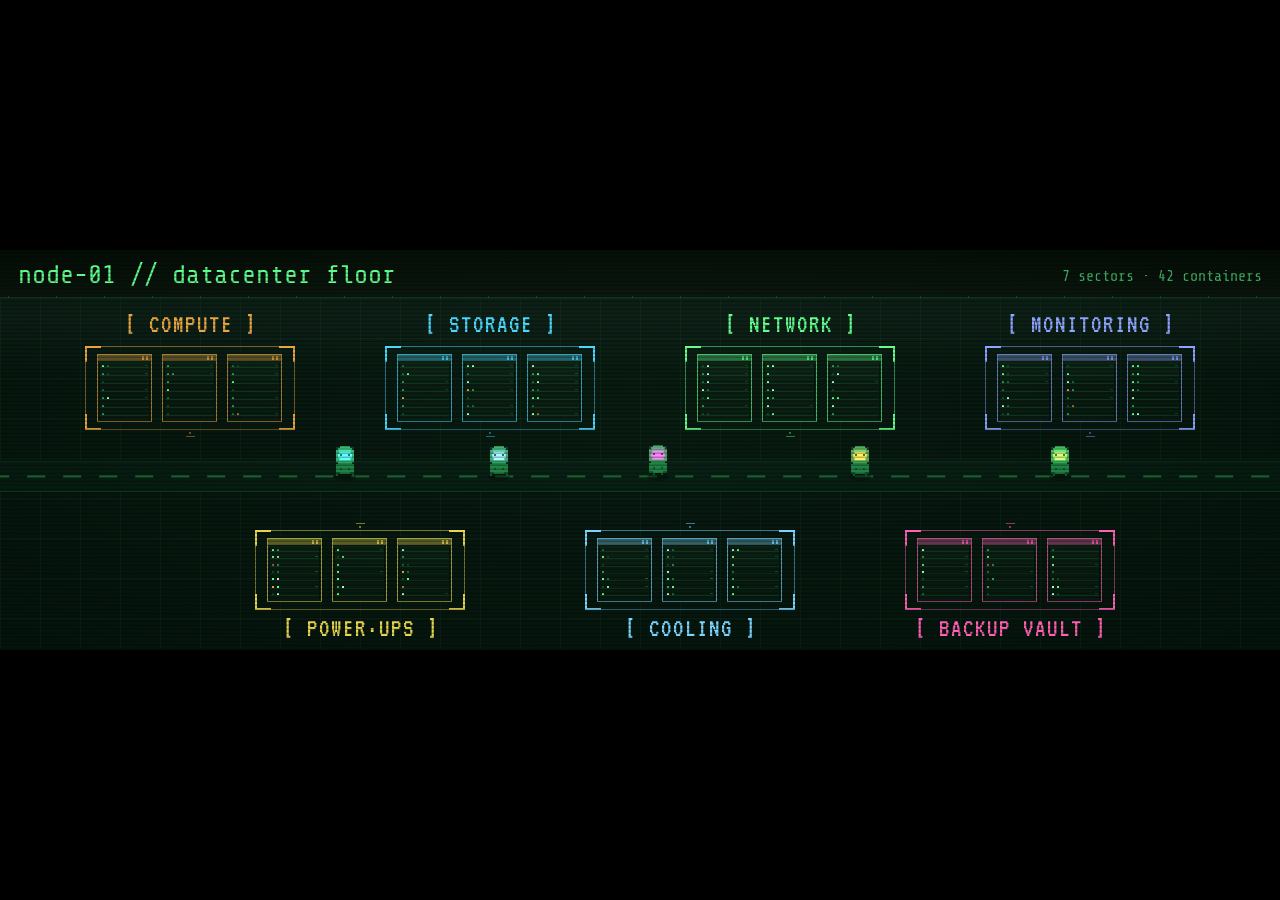
==== views/datacenter.html @ ed516c58 "Initial commit: pixel-spark homelab notifier" ====
<!DOCTYPE html>
<html lang="en">
<head>
<meta charset="UTF-8" />
<meta name="viewport" content="width=device-width, initial-scale=1.0" />
<title>node-01 // datacenter floor</title>
<link rel="preconnect" href="https://fonts.googleapis.com" />
<link rel="preconnect" href="https://fonts.gstatic.com" crossorigin />
<link href="https://fonts.googleapis.com/css2?family=Share+Tech+Mono&family=VT323&display=swap" rel="stylesheet" />
<style>
  * { margin: 0; padding: 0; box-sizing: border-box; }
  html, body {
    width: 100%; height: 100%;
    background: #000;
    overflow: hidden;
    cursor: none;
    display: flex;
    align-items: center;
    justify-content: center;
    font-family: "Share Tech Mono", "VT323", monospace;
  }
  /* Fixed 1280x400 logical stage, scaled by JS to fill viewport, letterboxed on black. */
  #stage {
    position: relative;
    flex-shrink: 0;            /* never shrink below 1280×400 in a narrow viewport */
    width: 1280px;
    height: 400px;
    transform-origin: center center;
    background: #020803;
    overflow: hidden;
  }
  /* High-DPI scene canvas (logical 1280×400). NO image-rendering:pixelated here —
     text must stay smooth; the pixel-art feel comes from hard-edged filled rects. */
  #scene {
    position: absolute;
    inset: 0;
    width: 1280px;
    height: 400px;
    display: block;
  }
  /* CRT overlay layer sits ON TOP of the canvas (crisp scanlines + vignette). */
  #crt {
    position: absolute;
    inset: 0;
    pointer-events: none;
    background-image: repeating-linear-gradient(
      to bottom,
      rgba(0, 0, 0, 0) 0px,
      rgba(0, 0, 0, 0) 2px,
      rgba(0, 0, 0, 0.26) 3px,
      rgba(0, 0, 0, 0.26) 4px
    );
    mix-blend-mode: multiply;
  }
  /* vignette + subtle screen-curvature darkening at the corners */
  #vignette {
    position: absolute;
    inset: 0;
    pointer-events: none;
    background:
      radial-gradient(120% 130% at 50% 50%,
        rgba(0, 0, 0, 0) 58%,
        rgba(0, 0, 0, 0.35) 82%,
        rgba(0, 0, 0, 0.72) 100%);
  }
  /* faint phosphor wash so the whole tube has a green cast */
  #tint {
    position: absolute;
    inset: 0;
    pointer-events: none;
    background: radial-gradient(140% 150% at 50% 42%,
      rgba(93, 255, 139, 0.05) 0%,
      rgba(93, 255, 139, 0.015) 45%,
      rgba(0, 0, 0, 0) 75%);
    mix-blend-mode: screen;
  }
  /* slow rolling horizontal band, animated in CSS so it costs no JS/frame */
  #roll {
    position: absolute;
    left: 0; right: 0;
    height: 130px;
    pointer-events: none;
    background: linear-gradient(to bottom,
      rgba(255, 255, 255, 0) 0%,
      rgba(180, 255, 200, 0.04) 50%,
      rgba(255, 255, 255, 0) 100%);
    mix-blend-mode: screen;
    animation: rollband 9.5s linear infinite;
  }
  @keyframes rollband {
    0%   { transform: translateY(-150px); }
    100% { transform: translateY(420px); }
  }
  /* global flicker: tiny brightness wobble driven entirely by CSS keyframes */
  #stage { animation: flick 5.4s steps(1, end) infinite; }
  @keyframes flick {
    0%, 100% { filter: brightness(1.00); }
    7%       { filter: brightness(0.975); }
    8%       { filter: brightness(1.015); }
    9%       { filter: brightness(0.99); }
    38%      { filter: brightness(1.012); }
    39%      { filter: brightness(0.988); }
    62%      { filter: brightness(1.00); }
    77%      { filter: brightness(0.97); }
    78%      { filter: brightness(1.02); }
    79%      { filter: brightness(1.00); }
  }
</style>
</head>
<body>
  <div id="stage">
    <canvas id="scene"></canvas>
    <div id="tint"></div>
    <div id="roll"></div>
    <div id="crt"></div>
    <div id="vignette"></div>
  </div>

<script>
"use strict";
(function () {
  // =========================================================================
  // STAGE FIT — fixed 1280x400 logical stage, scaled to fill, letterboxed.
  // (Same wrapper as the sibling views so framing is pixel-identical.)
  // =========================================================================
  var W = 1280, H = 400;
  var stage = document.getElementById("stage");
  function fit() {
    var s = Math.min(window.innerWidth / W, window.innerHeight / H);
    stage.style.transform = "scale(" + s + ")";
  }
  window.addEventListener("resize", fit);
  fit();

  // =========================================================================
  // HIGH-DPI CANVAS — backing store = W*dpr × H*dpr, with a setTransform so all
  // drawing happens in logical 1280×400 coordinates and text stays crisp.
  // dpr capped at 2. Re-setup on resize and on fonts.ready.
  // =========================================================================
  var cv = document.getElementById("scene");
  var ctx = cv.getContext("2d", { alpha: false });
  var dpr = 1;

  function setupCanvas() {
    dpr = Math.min(window.devicePixelRatio || 1, 2);
    cv.width  = Math.round(W * dpr);
    cv.height = Math.round(H * dpr);
    ctx.setTransform(dpr, 0, 0, dpr, 0, 0);
    ctx.textBaseline = "alphabetic";
  }
  setupCanvas();
  window.addEventListener("resize", setupCanvas);
  if (document.fonts && document.fonts.ready) {
    document.fonts.ready.then(setupCanvas);
  }

  // =========================================================================
  // PALETTE — phosphor green on near-black; per-sector multicolor accents.
  // =========================================================================
  var C = {
    bg:        "#020803",
    floor:     "#03100a",   // dark floor
    aisle:     "#04160d",   // central walking highway band
    phos:      "#5dff8b",   // primary phosphor green
    phosBright:"#aaffc4",
    phosDim:   "#3fae63",
    phosLo:    "#1f7a3c",
    phosFaint: "#0e4422",
    ivory:     "#eafff0",   // bubble status text
    amber:     "#e8a13c",   // WARN accent
    amberDim:  "#a8702a",
    cabBody:   "#06140c",   // server cabinet body
    cabBody2:  "#08190f",   // slightly lighter top
    cabShade:  "#020c06"
  };

  // rack-unit LED greens (+ rare amber handled separately)
  var LED_COLORS = ["#0e4422", "#176c34", "#2f9a55", "#5dff8b", "#aaffc4"];

  // =========================================================================
  // PIXEL DRAW HELPERS — crisp filled rects on an integer grid (the "pixel-art"
  // feel comes from these, NOT from upscaling a low-res buffer).
  // =========================================================================
  function rect(x, y, w, h, col) {
    ctx.fillStyle = col;
    ctx.fillRect(x, y, w, h);
  }
  // integer-snapped rect for chunky pixels
  function irect(x, y, w, h, col) {
    ctx.fillStyle = col;
    ctx.fillRect(x | 0, y | 0, w | 0, h | 0);
  }
  // 1px stroke snapped to half-pixels for crispness
  function hline(x0, x1, y, col, a) {
    ctx.globalAlpha = (a == null) ? 1 : a;
    ctx.strokeStyle = col;
    ctx.lineWidth = 1;
    ctx.beginPath();
    var yy = (y | 0) + 0.5;
    ctx.moveTo(x0, yy); ctx.lineTo(x1, yy);
    ctx.stroke();
    ctx.globalAlpha = 1;
  }
  function vline(x, y0, y1, col, a) {
    ctx.globalAlpha = (a == null) ? 1 : a;
    ctx.strokeStyle = col;
    ctx.lineWidth = 1;
    ctx.beginPath();
    var xx = (x | 0) + 0.5;
    ctx.moveTo(xx, y0); ctx.lineTo(xx, y1);
    ctx.stroke();
    ctx.globalAlpha = 1;
  }
  // rounded-rect path (for the speech bubble)
  function roundRectPath(x, y, w, h, r) {
    ctx.beginPath();
    ctx.moveTo(x + r, y);
    ctx.arcTo(x + w, y,     x + w, y + h, r);
    ctx.arcTo(x + w, y + h, x,     y + h, r);
    ctx.arcTo(x,     y + h, x,     y,     r);
    ctx.arcTo(x,     y,     x + w, y,     r);
    ctx.closePath();
  }

  // =========================================================================
  // FONTS — real web fonts via ctx.font. Share Tech Mono for UI/status text;
  // VT323 for the chunky bracketed sector labels.
  // =========================================================================
  var FONT_STM = '"Share Tech Mono", monospace';
  var FONT_VT  = '"VT323", "Share Tech Mono", monospace';
  function stm(px) { return px + 'px ' + FONT_STM; }
  function vt(px)  { return px + 'px ' + FONT_VT; }

  // letter-spaced text drawer (canvas has no native letter-spacing on all
  // browsers, so we advance glyph-by-glyph). align: 'left'|'center'|'right'.
  function drawSpaced(str, x, y, spacing, align) {
    str = String(str);
    // measure total width with spacing
    var total = 0, i;
    for (i = 0; i < str.length; i++) {
      total += ctx.measureText(str.charAt(i)).width + spacing;
    }
    if (total > 0) total -= spacing;
    var sx = x;
    if (align === "center") sx = x - total / 2;
    else if (align === "right") sx = x - total;
    for (i = 0; i < str.length; i++) {
      var ch = str.charAt(i);
      ctx.fillText(ch, sx, y);
      sx += ctx.measureText(ch).width + spacing;
    }
    return total;
  }
  function spacedWidth(str, spacing) {
    var total = 0;
    for (var i = 0; i < str.length; i++) {
      total += ctx.measureText(str.charAt(i)).width + spacing;
    }
    if (total > 0) total -= spacing;
    return total;
  }

  // =========================================================================
  // MOCK DATA STORE — drifts continuously, loops forever. No memory growth.
  // (Preserved verbatim from the previous version; containers bumped toward 42.)
  // =========================================================================
  function rnd(a, b) { return a + Math.random() * (b - a); }
  function clamp(v, a, b) { return v < a ? a : v > b ? b : v; }
  function walkV(v, lo, hi, step) { return clamp(v + rnd(-step, step), lo, hi); }
  function pad2(n) { return (n < 10 ? "0" : "") + n; }

  var store = {
    load:   2.1,          // COMPUTE load avg
    cores:  16,
    cpu:    22,           // proxmox cpu %
    scrub:  61,           // STORAGE zpool scrub %
    used:   14.6,         // STORAGE TB used (of 21)
    reqs:   1180,         // NETWORK req/s
    checks: 142,          // MONITORING checks ok
    ups:    100,          // POWER ups %
    watts:  253,          // POWER load W
    fans:   44,           // COOLING fan %
    intake: 21,           // COOLING intake C
    containers: 42,       // docker container count (reference shows 42)
    bootMs: Date.now() - (19 * 86400 + 7 * 3600 + 42 * 60) * 1000
  };

  function fmtUptime() {
    var s = Math.floor((Date.now() - store.bootMs) / 1000);
    var d = Math.floor(s / 86400); s -= d * 86400;
    var h = Math.floor(s / 3600); s -= h * 3600;
    var m = Math.floor(s / 60); s -= m * 60;
    return d + "d " + pad2(h) + ":" + pad2(m);
  }

  // Drift the numbers on a ~1.4s cadence (called by the fixed-step sim).
  function driftData() {
    store.load  = +clamp(store.load + rnd(-0.25, 0.25), 0.4, 9.5).toFixed(1);
    store.cpu   = Math.round(walkV(store.cpu, 6, 78, 9));
    store.scrub = clamp(store.scrub + rnd(0.4, 1.6), 0, 100);
    if (store.scrub >= 100) store.scrub = rnd(2, 8); // finished -> new scrub
    store.used  = +clamp(store.used + rnd(-0.05, 0.07), 12.0, 20.4).toFixed(1);
    store.reqs  = Math.round(walkV(store.reqs, 420, 2400, 180));
    store.checks = clamp(store.checks + (Math.random() < 0.5 ? -1 : 1), 138, 146) | 0;
    store.ups   = clamp(store.ups + (Math.random() < 0.15 ? -1 : (store.ups < 100 ? 1 : 0)), 92, 100) | 0;
    store.watts = Math.round(walkV(store.watts, 180, 320, 12));
    store.fans  = Math.round(walkV(store.fans, 28, 72, 4));
    store.intake = +clamp(store.intake + rnd(-0.3, 0.3), 18, 27).toFixed(0);
    if (Math.random() < 0.07) store.containers = clamp(store.containers + (Math.random() < 0.5 ? -1 : 1), 40, 44) | 0;
  }

  // =========================================================================
  // SECTORS — 7 labelled equipment zones in two rows around the central aisle.
  // STATUS-LINE FACTORIES — lowercase, matching the reference phrasing.
  // ~14% chance of an amber WARN line.
  // =========================================================================
  var L = {
    COMPUTE: {
      ok: [
        function(){ return "load " + store.load.toFixed(1) + " / " + store.cores + "t"; },
        function(){ return "cpu " + store.cpu + "% nominal"; },
        function(){ return "kvm win-vm up"; },
        function(){ return "8 vms online"; }
      ],
      warn: [
        function(){ return "warn cpu spike"; },
        function(){ return "warn load " + (store.load + 4).toFixed(1); }
      ]
    },
    STORAGE: {
      ok: [
        function(){ return "zpool scrub " + Math.round(store.scrub) + "%"; },
        function(){ return store.used.toFixed(1) + "t / 21t"; },
        function(){ return "smart check ok"; },
        function(){ return "resilver idle"; }
      ],
      warn: [
        function(){ return "warn disk 88%"; },
        function(){ return "warn smart sdb"; }
      ]
    },
    NETWORK: {
      ok: [
        function(){ return "routing " + (store.reqs/1000).toFixed(1) + "k req/s"; },
        function(){ return "eth0 link 1g"; },
        function(){ return "wireguard up"; },
        function(){ return "pi-hole ok"; }
      ],
      warn: [
        function(){ return "warn pkt loss"; },
        function(){ return "warn lat 180ms"; }
      ]
    },
    MONITORING: {
      ok: [
        function(){ return "all probes green"; },
        function(){ return store.checks + " checks ok"; },
        function(){ return "no alerts 6h"; },
        function(){ return "grafana live"; }
      ],
      warn: [
        function(){ return "warn 1 alert"; },
        function(){ return "warn probe lag"; }
      ]
    },
    "POWER·UPS": {
      ok: [
        function(){ return "ups at " + store.ups + "%"; },
        function(){ return "draw " + store.watts + "w"; },
        function(){ return "mains ok 230v"; },
        function(){ return "runtime 38min"; }
      ],
      warn: [
        function(){ return "warn on battery"; },
        function(){ return "warn ups 71%"; }
      ]
    },
    COOLING: {
      ok: [
        function(){ return "fans at " + store.fans + "%"; },
        function(){ return "intake " + store.intake + "c"; },
        function(){ return "delta-t 6c"; },
        function(){ return "airflow ok"; }
      ],
      warn: [
        function(){ return "warn intake 29c"; },
        function(){ return "warn fan 2 low"; }
      ]
    },
    "BACKUP VAULT": {
      ok: [
        function(){ return "backup ✓ 02:00"; },
        function(){ return "restic snap ok"; },
        function(){ return "snapshot 14/14"; },
        function(){ return "offsite synced"; }
      ],
      warn: [
        function(){ return "warn backup late"; },
        function(){ return "warn retry 1/3"; }
      ]
    }
  };

  // Sector accent palette per the spec.
  var SECTORS = [
    { name: "COMPUTE",      accent: "#e8a13c", row: "top" },   // amber
    { name: "STORAGE",      accent: "#46d6ff", row: "top" },   // cyan
    { name: "NETWORK",      accent: "#5dff8b", row: "top" },   // green
    { name: "MONITORING",   accent: "#8aa0ff", row: "top" },   // blue
    { name: "POWER·UPS",    accent: "#e8d44c", row: "bot" },   // yellow
    { name: "COOLING",      accent: "#79d4ff", row: "bot" },   // ice-blue
    { name: "BACKUP VAULT", accent: "#ff5db1", row: "bot" }    // magenta
  ];

  // ---- LAYOUT (logical 1280×400) ------------------------------------------
  var HEAD_H   = 48;     // header band 0..48
  var AISLE_Y  = 226;    // walking-highway centerline
  var AISLE_H  = 30;     // highway band thickness

  // Top row: 4 pads, centers at x ≈ 190,490,790,1090, pad top y=96.
  var TOP_CX   = [190, 490, 790, 1090];
  var TOP_PADW = 210, TOP_PADH = 84, TOP_PADY = 96;
  var TOP_ACCESS = 196;  // agent stands just below the pad, toward the aisle

  // Bottom row: 3 pads staggered into the gaps; centers x ≈ 360,690,1010, top y=280.
  var BOT_CX   = [360, 690, 1010];
  var BOT_PADW = 210, BOT_PADH = 80, BOT_PADY = 280;
  var BOT_ACCESS = 258;  // agent stands just above the pad, toward the aisle

  (function layoutSectors() {
    var ti = 0, bi = 0;
    for (var i = 0; i < SECTORS.length; i++) {
      var S = SECTORS[i];
      if (S.row === "top") {
        S.cx = TOP_CX[ti++];
        S.w = TOP_PADW; S.h = TOP_PADH;
        S.x = Math.round(S.cx - S.w / 2);
        S.y = TOP_PADY;
        S.accessY = TOP_ACCESS;
      } else {
        S.cx = BOT_CX[bi++];
        S.w = BOT_PADW; S.h = BOT_PADH;
        S.x = Math.round(S.cx - S.w / 2);
        S.y = BOT_PADY;
        S.accessY = BOT_ACCESS;
      }
      buildCabinets(S);
    }
  })();

  // Three detailed pixel cabinets inside a sector pad, each with blinking LEDs.
  // LED blink data is built ONCE (no per-frame allocation; we just draw richer).
  function buildCabinets(S) {
    S.cabs = [];
    var n = 3;
    var padInX = 12;                 // horizontal inset from pad edge
    var gap = 10;                    // gap between cabinets
    var availW = S.w - padInX * 2;
    var cw = Math.floor((availW - gap * (n - 1)) / n);  // ~56
    // Cabinet vertical extent inside the pad (leave a margin top & bottom).
    var inTop = S.y + 8;
    var inH   = S.h - 16;
    for (var i = 0; i < n; i++) {
      var cx = S.x + padInX + i * (cw + gap);
      var cab = { x: cx, y: inTop, w: cw, h: inH, leds: [], slots: [] };
      // 6–8 horizontal U-slot lines down the face
      var slotCount = 7;
      var headBar = 7;                       // header strip height
      var faceTop = inTop + headBar + 2;
      var faceBot = inTop + inH - 3;
      var faceH = faceBot - faceTop;
      var slotStep = faceH / slotCount;
      for (var u = 0; u < slotCount; u++) {
        var sy = Math.round(faceTop + u * slotStep + slotStep * 0.5);
        cab.slots.push(sy);
        // 1–2 tiny LEDs near the left rail per slot
        var ledN = (Math.random() < 0.45) ? 2 : 1;
        for (var d = 0; d < ledN; d++) {
          cab.leds.push({
            x: cx + 5 + d * 5,
            y: sy - 2,
            base: (Math.random() * 5) | 0,
            phase: Math.random() * 6.28,
            rate: rnd(0.6, 2.6),
            amber: Math.random() < 0.05
          });
        }
      }
      S.cabs.push(cab);
    }
  }

  // sector "aisle column" the agent walks to before turning into the access point
  function sectorAisleX(S) { return S.cx; }

  // pretty sector name for the bubble header ("POWER·UPS" -> "POWER · UPS")
  function prettyName(name) {
    return name.replace("·", " · ");
  }

  // =========================================================================
  // AGENTS — hooded pixel sprites that patrol. STATE MACHINE PRESERVED:
  //   PICK -> ROUTE(leg0 toAisleY -> leg1 alongAisle -> leg2 intoSector)
  //        -> ARRIVE -> SPEAK(typewriter ~4s hold) -> release claim -> PICK
  // FAN-OUT: exclude the just-left sector and any sector currently claimed.
  // =========================================================================

  // Sprite pixel matrix. ~22w × ~30h logical via PX-sized chunky pixels.
  // Sprite grid is 11 cols × 15 rows; each grid cell = PX×PX logical pixels.
  // Codes: 0 empty · 1 robe-mid · 2 robe-low(shade) · 3 hood-top · 4 visor
  var PX = 2;                          // logical px per sprite-pixel
  var SP_COLS = 11, SP_ROWS = 15;
  var AGENT_W = SP_COLS * PX;          // 22
  var AGENT_H = SP_ROWS * PX;          // 30

  var SPRITE = [
    "...33333...",   // 0  hood crown
    "..3333333..",   // 1
    ".333333333.",   // 2
    ".334444433.",   // 3  hood opening + visor band
    ".344444443.",   // 4  visor
    ".344444443.",   // 5  visor
    ".334444433.",   // 6
    ".333333333.",   // 7  hood meets shoulders
    "..1111111..",   // 8  shoulders
    ".111111111.",   // 9  robe
    ".111111111.",   // 10 robe
    ".112111211.",   // 11 robe fold hint
    ".111111111.",   // 12 robe
    ".221111122.",   // 13 robe lower (shade sides)
    "..2.....2..".substr(0,11) // 14 legs (overwritten by walk frames)
  ];
  // Walk / idle leg rows (row 14 of the sprite grid)
  var LEG_IDLE  = "..2.....2..";
  var LEG_WALK_A= ".2.......2.";
  var LEG_WALK_B= "...2...2...";

  // Render a hooded agent sprite. anchor (fx,fy) = FEET center (bottom-center).
  // pal = {hoodT, robe, shade, visor, eye}. legRow string for current frame.
  // flip mirrors horizontally. bob = small vertical bob while walking.
  function drawAgent(fx, fy, pal, legRow, flip, bob) {
    var left = Math.round(fx - AGENT_W / 2);
    var top  = Math.round(fy - AGENT_H) + bob;
    var r, c, code, col, gc;
    for (r = 0; r < SP_ROWS; r++) {
      var row = (r === 14) ? legRow : SPRITE[r];
      for (c = 0; c < SP_COLS; c++) {
        code = row.charCodeAt(c) - 48;
        if (code <= 0) continue;
        if (code === 1) col = pal.robe;
        else if (code === 2) col = pal.shade;
        else if (code === 3) col = pal.hoodT;
        else col = pal.visor;
        gc = flip ? (SP_COLS - 1 - c) : c;
        ctx.fillStyle = col;
        ctx.fillRect(left + gc * PX, top + r * PX, PX, PX);
      }
    }
    // darker "eye" pixels inside the visor (rows 4–5, a couple of cols)
    ctx.fillStyle = pal.eye;
    var e1 = flip ? (SP_COLS - 1 - 3) : 3;
    var e2 = flip ? (SP_COLS - 1 - 7) : 7;
    ctx.fillRect(left + e1 * PX, top + 4 * PX, PX, PX);
    ctx.fillRect(left + e2 * PX, top + 4 * PX, PX, PX);

    // additive GLOW HALO around the visor — the signature lit-monitor face.
    ctx.globalCompositeOperation = "lighter";
    var vx = left + 4 * PX, vy = top + 3 * PX, vw = 3 * PX, vh = 3 * PX;
    ctx.fillStyle = pal.visor;
    ctx.globalAlpha = 0.20;
    ctx.fillRect(vx - 3, vy - 3, vw + 6, vh + 6);
    ctx.globalAlpha = 0.16;
    ctx.fillRect(vx - 6, vy - 5, vw + 12, vh + 10);
    ctx.globalAlpha = 1;
    ctx.globalCompositeOperation = "source-over";
  }

  // Soft drop shadow ellipse beneath the feet (depth cue).
  function drawShadow(fx, fy) {
    ctx.save();
    ctx.globalAlpha = 0.45;
    ctx.fillStyle = "#010503";
    ctx.beginPath();
    ctx.ellipse(fx, fy + 1, AGENT_W * 0.5, 4, 0, 0, Math.PI * 2);
    ctx.fill();
    ctx.restore();
  }

  function makeAgent(name, accent, startX) {
    return {
      name: name,
      accent: accent,
      // robe greens shared across all agents (same family); visor = accent.
      pal: { hoodT: "#2a8f4e", robe: "#1c7d40", shade: "#0f4f28",
             visor: accent, eye: "#06210f" },
      x: startX, y: AISLE_Y,        // foot/anchor position
      dir: 1,                       // facing: 1 right, -1 left
      faceFlip: false,
      target: null,                 // current sector object
      lastSector: null,             // to avoid immediate repeat
      phase: "pick",                // pick|route|arrive|speak
      leg: 0,                       // route leg index
      frame: 0, stepAcc: 0,         // walk animation
      moving: false,
      bob: 0,
      // typewriter
      line: "", shown: 0, typeAcc: 0, warn: false,
      holdAcc: 0, holdFor: 4.0,
      think: rnd(0.1, 1.6)
    };
  }

  // Keep the existing name→accent assignment (distinct visor colors).
  var agents = [
    makeAgent("ATLAS",  "#46e8ff", 190),  // cyan
    makeAgent("ARGUS",  "#7fb8ff", 420),  // blue
    makeAgent("VESTA",  "#ff5ce0", 640),  // magenta
    makeAgent("HERMES", "#ffb347", 860),  // amber
    makeAgent("NOVA",   "#a0ff5d", 1060)  // lime
  ];
  // stagger initial thinking so they don't all pick on the same tick
  agents[0].think = 0.2; agents[1].think = 0.9; agents[2].think = 1.5;
  agents[3].think = 2.1; agents[4].think = 2.7;

  // A sector is "claimed" while it is some agent's target.
  function isClaimed(S) {
    for (var i = 0; i < agents.length; i++) if (agents[i].target === S) return true;
    return false;
  }

  function pickSector(a) {
    var cands = [];
    for (var i = 0; i < SECTORS.length; i++) {
      var S = SECTORS[i];
      if (S === a.lastSector) continue;
      if (isClaimed(S)) continue;
      cands.push(S);
    }
    if (cands.length === 0) {
      for (var j = 0; j < SECTORS.length; j++) if (!isClaimed(SECTORS[j])) cands.push(SECTORS[j]);
    }
    if (cands.length === 0) return null;
    return cands[(Math.random() * cands.length) | 0];
  }

  function buildLine(a) {
    var pool = L[a.target.name];
    if (Math.random() < 0.14 && pool.warn.length) {
      a.warn = true;
      return pool.warn[(Math.random() * pool.warn.length) | 0]();
    }
    a.warn = false;
    return pool.ok[(Math.random() * pool.ok.length) | 0]();
  }

  // movement speed (logical px / sec) — scaled up ~3x for the bigger space.
  var SPEED = 108;
  var TYPE_S = 0.05;     // seconds per typed character

  // Move the agent's anchor toward (tx,ty) at SPEED*dt; returns true on arrival.
  function moveToward(a, tx, ty, dt) {
    var dx = tx - a.x, dy = ty - a.y;
    var d = Math.sqrt(dx * dx + dy * dy);
    var stepLen = SPEED * dt;
    if (d <= stepLen || d < 1.0) { a.x = tx; a.y = ty; return true; }
    a.x += (dx / d) * stepLen;
    a.y += (dy / d) * stepLen;
    if (Math.abs(dx) > 0.4) { a.dir = dx > 0 ? 1 : -1; a.faceFlip = dx < 0; }
    return false;
  }

  // Advance one agent's state machine + walk animation by fixed dt.
  function tickAgent(a, dt) {
    if (a.moving) {
      a.stepAcc += dt;
      if (a.stepAcc >= 0.14) { a.stepAcc = 0; a.frame ^= 1; }
      a.bob = (a.frame === 0) ? 0 : -1;     // tiny vertical bob
    } else {
      a.bob = 0;
    }

    if (a.phase === "pick") {
      a.think -= dt;
      a.moving = false;
      if (a.think <= 0) {
        var S = pickSector(a);
        if (S) {
          a.target = S;            // claim immediately (fan-out)
          a.phase = "route";
          a.leg = 0;
          a.moving = true;
        } else {
          a.think = rnd(0.4, 1.0);
        }
      }
      return;
    }

    if (a.phase === "route") {
      a.moving = true;
      var Sr = a.target;
      // LEG 0: get onto the aisle centerline (vertical move to AISLE_Y)
      if (a.leg === 0) {
        if (moveToward(a, a.x, AISLE_Y, dt)) a.leg = 1;
        return;
      }
      // LEG 1: travel along the aisle to the sector's column (horizontal)
      if (a.leg === 1) {
        if (moveToward(a, sectorAisleX(Sr), AISLE_Y, dt)) a.leg = 2;
        return;
      }
      // LEG 2: leave the aisle toward the sector's access point (vertical)
      if (a.leg === 2) {
        if (moveToward(a, Sr.cx, Sr.accessY, dt)) {
          a.phase = "arrive";
        }
        return;
      }
    }

    if (a.phase === "arrive") {
      a.moving = false;
      a.line = buildLine(a);
      a.shown = 0; a.typeAcc = 0;
      a.holdAcc = 0; a.holdFor = rnd(3.4, 4.6);
      a.phase = "speak";
      // face toward the pad for a settled look (target's column vs. our x)
      if (a.target) a.faceFlip = (a.target.cx < a.x);
      return;
    }

    if (a.phase === "speak") {
      a.moving = false;
      if (a.shown < a.line.length) {
        a.typeAcc += dt;
        var want = Math.floor(a.typeAcc / TYPE_S);
        a.shown = Math.min(a.line.length, want);
      } else {
        a.holdAcc += dt;
        if (a.holdAcc >= a.holdFor) {
          a.lastSector = a.target;
          a.target = null;
          a.line = ""; a.shown = 0;
          a.phase = "pick";
          a.think = rnd(0.2, 1.1);
        }
      }
      return;
    }
  }

  // =========================================================================
  // META LINE — header status, cycled every few seconds (lowercase).
  // =========================================================================
  var metaIdx = 0;
  function metaLine() {
    switch (metaIdx % 5) {
      case 0: return "7 sectors · " + store.containers + " containers";
      case 1: return "5 agents on floor";
      case 2: return "uptime " + fmtUptime();
      case 3: return "backup ✓ 02:00";
      default: return "power " + store.watts + "w · fans " + store.fans + "%";
    }
  }

  // =========================================================================
  // RENDER LAYER
  // =========================================================================
  var dashPhase = 0;

  // ---- FLOOR + AISLE -------------------------------------------------------
  function drawFloorAndAisle() {
    // floor fill
    rect(0, HEAD_H, W, H - HEAD_H, C.floor);

    // faint grid lines across the whole floor (very low alpha)
    var t = 40;
    ctx.strokeStyle = C.phos;
    ctx.lineWidth = 1;
    ctx.globalAlpha = 0.045;
    ctx.beginPath();
    for (var gx = 0; gx <= W; gx += t) {
      var xx = gx + 0.5;
      ctx.moveTo(xx, HEAD_H); ctx.lineTo(xx, H);
    }
    for (var gy = HEAD_H; gy <= H; gy += t) {
      var yy = gy + 0.5;
      ctx.moveTo(0, yy); ctx.lineTo(W, yy);
    }
    ctx.stroke();
    ctx.globalAlpha = 1;

    // central walking-highway band (slightly different shade)
    var ay0 = AISLE_Y - (AISLE_H >> 1);
    rect(0, ay0, W, AISLE_H, C.aisle);
    hline(0, W, ay0, C.phosFaint, 0.6);
    hline(0, W, ay0 + AISLE_H, C.phosFaint, 0.6);

    // animated dashed centerline (dashes march slowly)
    ctx.strokeStyle = C.phosLo;
    ctx.lineWidth = 2;
    ctx.globalAlpha = 0.85;
    ctx.setLineDash([18, 18]);
    ctx.lineDashOffset = -dashPhase;
    ctx.beginPath();
    ctx.moveTo(0, AISLE_Y + 0.5);
    ctx.lineTo(W, AISLE_Y + 0.5);
    ctx.stroke();
    ctx.setLineDash([]);
    ctx.globalAlpha = 1;
  }

  // ---- SECTOR PAD frame: thin border + prominent L-corner brackets ---------
  function drawSectorFrame(S, active) {
    var x = S.x, y = S.y, w = S.w, h = S.h, col = S.accent;

    // thin accent border at low alpha
    ctx.globalAlpha = active ? 0.85 : 0.5;
    ctx.strokeStyle = col;
    ctx.lineWidth = 1;
    ctx.strokeRect(x + 0.5, y + 0.5, w - 1, h - 1);
    ctx.globalAlpha = 1;

    // prominent L-shaped corner brackets (full accent, ~2px thick, ~16px legs)
    var lg = 16, th = 2;
    ctx.fillStyle = col;
    // TL
    ctx.fillRect(x, y, lg, th);            ctx.fillRect(x, y, th, lg);
    // TR
    ctx.fillRect(x + w - lg, y, lg, th);   ctx.fillRect(x + w - th, y, th, lg);
    // BL
    ctx.fillRect(x, y + h - th, lg, th);   ctx.fillRect(x, y + h - lg, th, lg);
    // BR
    ctx.fillRect(x + w - lg, y + h - th, lg, th); ctx.fillRect(x + w - th, y + h - lg, th, lg);
  }

  // ---- CABINETS: detailed dark racks with header strip, rails, U-slots, LEDs -
  function drawCabinets(S, now) {
    for (var i = 0; i < S.cabs.length; i++) {
      var cab = S.cabs[i];
      var cx = cab.x, cy = cab.y, cw = cab.w, ch = cab.h;

      // body + subtle top shading
      irect(cx, cy, cw, ch, C.cabBody);
      irect(cx, cy, cw, Math.round(ch * 0.4), C.cabBody2);

      // accent-tinted 1px outline
      ctx.globalAlpha = 0.7;
      ctx.strokeStyle = S.accent;
      ctx.lineWidth = 1;
      ctx.strokeRect(cx + 0.5, cy + 0.5, cw - 1, ch - 1);
      ctx.globalAlpha = 1;

      // header bar strip across the top (~7px, accent low alpha)
      ctx.globalAlpha = 0.35;
      irect(cx + 1, cy + 1, cw - 2, 6, S.accent);
      ctx.globalAlpha = 1;
      // a couple of header notch pixels (bright)
      ctx.globalAlpha = 0.7;
      irect(cx + cw - 6, cy + 2, 2, 4, S.accent);
      irect(cx + cw - 10, cy + 2, 2, 4, S.accent);
      ctx.globalAlpha = 1;

      // thin side rails
      irect(cx + 2, cy + 9, 1, ch - 11, C.cabShade);
      irect(cx + cw - 3, cy + 9, 1, ch - 11, C.cabShade);

      // U-slot horizontal lines + activity tick
      ctx.globalAlpha = 0.55;
      for (var s = 0; s < cab.slots.length; s++) {
        var sy = cab.slots[s];
        hline(cx + 3, cx + cw - 3, sy, C.phosFaint, 0.5);
      }
      ctx.globalAlpha = 1;

      // blinking activity LEDs (2px squares), brightness pulsing
      for (var k = 0; k < cab.leds.length; k++) {
        var Ld = cab.leds[k];
        var tw = 0.5 + 0.5 * Math.sin(now * Ld.rate + Ld.phase);
        var col;
        if (Ld.amber) {
          col = tw > 0.55 ? C.amber : C.amberDim;
        } else {
          var lvl = Math.min(4, Math.max(0, Ld.base + Math.round(tw * 2) - 1));
          col = LED_COLORS[lvl];
        }
        irect(Ld.x, Ld.y, 2, 2, col);
        // faint activity tick to the right of the bright LEDs
        if (tw > 0.7 && !Ld.amber) {
          ctx.globalAlpha = 0.5;
          irect(cx + cw - 7, Ld.y, 3, 1, C.phosLo);
          ctx.globalAlpha = 1;
        }
      }
    }
  }

  // ---- BRACKETED SECTOR LABEL (VT323) above/below the pad ------------------
  function drawSectorLabel(S) {
    var label = "[ " + S.name + " ]";
    ctx.font = vt(26);
    ctx.fillStyle = S.accent;
    var y = (S.row === "top") ? S.y - 14 : S.y + S.h + 26;
    drawSpaced(label, S.cx, y, 2, "center");
  }

  // ---- ACCESS POINT tick on the aisle side of each pad ---------------------
  function drawAccessTick(S) {
    ctx.globalAlpha = 0.5;
    ctx.fillStyle = S.accent;
    var ax = S.cx;
    if (S.row === "top") {
      // small downward chevron toward the aisle
      irect(ax - 1, S.y + S.h + 2, 2, 2, S.accent);
      irect(ax - 4, S.y + S.h + 6, 9, 1, S.accent);
    } else {
      irect(ax - 1, S.y - 4, 2, 2, S.accent);
      irect(ax - 4, S.y - 7, 9, 1, S.accent);
    }
    ctx.globalAlpha = 1;
  }

  // ---- SPEECH BUBBLE (two-line, typewriter, tail toward agent) -------------
  function drawBubble(ag) {
    var S = ag.target;
    if (!S) return;
    var below = (S.row === "top");   // bubble sits in the aisle, BELOW top-row agents
    var accent = ag.warn ? C.amber : C.phos;
    var nameLine = ag.name + " @ " + prettyName(S.name);
    var statusLine = ag.line.substring(0, ag.shown);

    // measure to size the box
    ctx.font = stm(11);
    var nameSp = 1.5;
    var nameW = spacedWidth(nameLine.toUpperCase(), nameSp);
    ctx.font = stm(17);
    var statusW = ctx.measureText(ag.line).width;  // size to full line so box is stable

    var padX = 10, padY = 8;
    var lineGap = 6;
    var nameH = 11, statH = 17;
    var inW = Math.ceil(Math.max(nameW, statusW)) + padX * 2;
    inW = Math.max(inW, 120);
    var inH = padY + nameH + lineGap + statH + padY;

    // horizontal placement: centered over the agent, clamped to 0..W
    var bx = Math.round(ag.x - inW / 2);
    if (bx < 8) bx = 8;
    if (bx + inW > W - 8) bx = W - 8 - inW;

    // vertical placement: in the open aisle
    var tailH = 9, tailW = 14;
    var by;
    if (below) {
      // top-row agent stands at y≈196 (above aisle); bubble below in aisle,
      // tail on TOP pointing up at the agent.
      by = ag.y + 16;
    } else {
      // bottom-row agent stands at y≈258 (below aisle); bubble above in aisle,
      // tail on BOTTOM pointing down at the agent.
      by = ag.y - AGENT_H - 16 - inH;
    }

    // shadow/glow behind the bubble
    ctx.save();
    ctx.shadowColor = accent;
    ctx.shadowBlur = 8;
    // body
    ctx.globalAlpha = 0.92;
    ctx.fillStyle = "#04140b";
    roundRectPath(bx, by, inW, inH, 4);
    ctx.fill();
    ctx.restore();

    // border
    ctx.globalAlpha = 1;
    ctx.strokeStyle = accent;
    ctx.lineWidth = 1;
    roundRectPath(bx + 0.5, by + 0.5, inW - 1, inH - 1, 4);
    ctx.stroke();

    // tail (filled triangle + matching border edge)
    var tx = clamp(Math.round(ag.x), bx + 12, bx + inW - 12);
    ctx.fillStyle = "#04140b";
    ctx.beginPath();
    if (below) {
      ctx.moveTo(tx - tailW / 2, by + 1);
      ctx.lineTo(tx + tailW / 2, by + 1);
      ctx.lineTo(tx, by - tailH);
    } else {
      ctx.moveTo(tx - tailW / 2, by + inH - 1);
      ctx.lineTo(tx + tailW / 2, by + inH - 1);
      ctx.lineTo(tx, by + inH + tailH);
    }
    ctx.closePath();
    ctx.fill();
    // tail border edges
    ctx.strokeStyle = accent;
    ctx.beginPath();
    if (below) {
      ctx.moveTo(tx - tailW / 2, by + 0.5);
      ctx.lineTo(tx, by - tailH);
      ctx.lineTo(tx + tailW / 2, by + 0.5);
    } else {
      ctx.moveTo(tx - tailW / 2, by + inH - 0.5);
      ctx.lineTo(tx, by + inH + tailH);
      ctx.lineTo(tx + tailW / 2, by + inH - 0.5);
    }
    ctx.stroke();

    // LINE 1 — "<NAME> @ <SECTOR>" (small, accent green, letter-spaced, upper)
    ctx.font = stm(11);
    ctx.fillStyle = accent;
    drawSpaced(nameLine.toUpperCase(), bx + padX, by + padY + nameH - 2, nameSp, "left");

    // LINE 2 — status line (larger, ivory, typewriter-revealed)
    ctx.font = stm(17);
    ctx.fillStyle = ag.warn ? C.amber : C.ivory;
    var statY = by + padY + nameH + lineGap + statH - 3;
    ctx.fillText(statusLine, bx + padX, statY);
    // blinking cursor while typing/holding
    if (bubbleBlink) {
      var cw2 = ctx.measureText(statusLine).width;
      ctx.fillStyle = accent;
      ctx.fillRect(bx + padX + cw2 + 2, statY - statH + 4, 8, statH - 2);
    }
  }

  // ---- HEADER band ---------------------------------------------------------
  function drawHeader(cursorOn) {
    rect(0, 0, W, HEAD_H, C.bg);

    // left title (lowercase) + blinking block cursor
    ctx.font = stm(26);
    ctx.fillStyle = C.phos;
    var title = "node-01 // datacenter floor";
    var ty = 33;
    ctx.fillText(title, 18, ty);
    if (cursorOn) {
      var tw = ctx.measureText(title).width;
      ctx.fillStyle = C.phos;
      ctx.fillRect(18 + tw + 6, ty - 18, 12, 22);
    }

    // right cycling meta line (dimmer green, smaller)
    ctx.font = stm(15);
    ctx.fillStyle = C.phosDim;
    var meta = metaLine();
    var mw = ctx.measureText(meta).width;
    ctx.fillText(meta, W - 18 - mw, ty - 2);

    // thin divider rule under the header
    hline(0, W, HEAD_H - 1, C.phosFaint, 0.8);
    // a few dim tick pips along the divider
    ctx.globalAlpha = 0.5;
    ctx.fillStyle = C.phosLo;
    for (var x = 8; x < W; x += 48) ctx.fillRect(x, HEAD_H - 2, 1, 2);
    ctx.globalAlpha = 1;
  }

  // light per-frame phosphor speckle (subtle + capped; no growth)
  var speckle = [];
  for (var sp = 0; sp < 28; sp++) speckle.push({ x: 0, y: 0 });
  function drawSpeckle() {
    ctx.globalCompositeOperation = "lighter";
    ctx.fillStyle = C.phos;
    for (var i = 0; i < speckle.length; i++) {
      var s = speckle[i];
      if (Math.random() < 0.5) {
        s.x = (Math.random() * W) | 0;
        s.y = (HEAD_H + Math.random() * (H - HEAD_H)) | 0;
      }
      ctx.globalAlpha = Math.random() * 0.05;
      ctx.fillRect(s.x, s.y, 1, 1);
    }
    ctx.globalAlpha = 1;
    ctx.globalCompositeOperation = "source-over";
  }

  // =========================================================================
  // RENDER PASS
  // =========================================================================
  var headCursor = true, bubbleBlink = true;
  function render(now) {
    ctx.fillStyle = C.bg;
    ctx.fillRect(0, 0, W, H);

    drawFloorAndAisle();

    // sectors: frame + cabinets + label + access tick
    for (var i = 0; i < SECTORS.length; i++) {
      var S = SECTORS[i];
      drawSectorFrame(S, !!S._active);
      drawCabinets(S, now);
      drawSectorLabel(S);
      drawAccessTick(S);
    }

    // ---- AGENTS: depth-sort by foot Y ascending (draw far/higher first) ----
    var order = agents.slice().sort(function (p, q) { return p.y - q.y; });

    for (var a = 0; a < order.length; a++) {
      var ag = order[a];
      drawShadow(Math.round(ag.x), Math.round(ag.y));
      var legRow;
      if (!ag.moving) legRow = LEG_IDLE;
      else legRow = (ag.frame === 0) ? LEG_WALK_A : LEG_WALK_B;
      drawAgent(ag.x, ag.y, ag.pal, legRow, ag.faceFlip, ag.bob);
      // (no floating name tag — identity reads from the visor colour + the
      //  bubble's "NAME @ SECTOR" header on arrival, matching the reference)
    }

    // speech bubbles drawn AFTER all sprites so they sit on top cleanly
    for (var b = 0; b < order.length; b++) {
      var ab = order[b];
      if (ab.phase === "speak" && ab.shown > 0) drawBubble(ab);
    }

    drawSpeckle();
    drawHeader(headCursor);
  }

  // =========================================================================
  // FIXED-TIMESTEP SIM @ ~30fps (PRESERVED). State machines, positions, walk
  // frames, data drift, typewriter, dashed line, blink advance in fixed dt
  // steps; rAF drives rendering and just reads the state. The shared pump()/
  // STEP_MS accumulator means the sim runs at real-time with no double-stepping.
  // =========================================================================
  var STEP = 1 / 30;
  var STEP_MS = 1000 / 30;
  var acc = 0;
  var prev = performance.now();
  var simClock = 0;
  var tData = 0, tMeta = 0, tBlink = 0;

  function simStep() {
    simClock += STEP;

    // data drift @ ~1.4s
    tData += STEP;
    if (tData >= 1.4) { tData -= 1.4; driftData(); }

    // meta cycle @ ~3.4s
    tMeta += STEP;
    if (tMeta >= 3.4) { tMeta -= 3.4; metaIdx++; }

    // blink @ ~0.5s (header cursor + bubble cursor)
    tBlink += STEP;
    if (tBlink >= 0.5) { tBlink -= 0.5; headCursor = !headCursor; bubbleBlink = !bubbleBlink; }

    // marching dashes on the highway (slow phase advance)
    dashPhase += STEP * 16;

    // advance every agent's state machine
    for (var i = 0; i < agents.length; i++) tickAgent(agents[i], STEP);

    // mark which sectors are "active" (an agent parked & speaking there)
    for (var s = 0; s < SECTORS.length; s++) SECTORS[s]._active = false;
    for (var k = 0; k < agents.length; k++) {
      if (agents[k].phase === "speak" && agents[k].target) agents[k].target._active = true;
    }
  }

  // pump(): advance the accumulator against ONE shared `prev` clock; run as many
  // fixed sim steps as elapsed wall-time has earned. Both the rAF loop and the
  // setInterval below call this; sharing `prev`+`acc` means whichever fires
  // first consumes the time and the other finds ~0 left — real-time, no
  // double-stepping.
  function pump() {
    var now = performance.now();
    var elapsed = now - prev;
    prev = now;
    if (elapsed < 0) elapsed = 0;
    if (elapsed > 250) elapsed = 250;
    acc += elapsed;
    var guard = 0;
    while (acc >= STEP_MS && guard < 8) {
      simStep();
      acc -= STEP_MS;
      guard++;
    }
    if (guard >= 8) acc = 0;
  }

  function loop() {
    requestAnimationFrame(loop);
    pump();
    render(simClock);
  }

  // keep the sim advancing when the tab is backgrounded and rAF is throttled.
  setInterval(pump, STEP_MS);

  requestAnimationFrame(loop);
})();
</script>
</body>
</html>
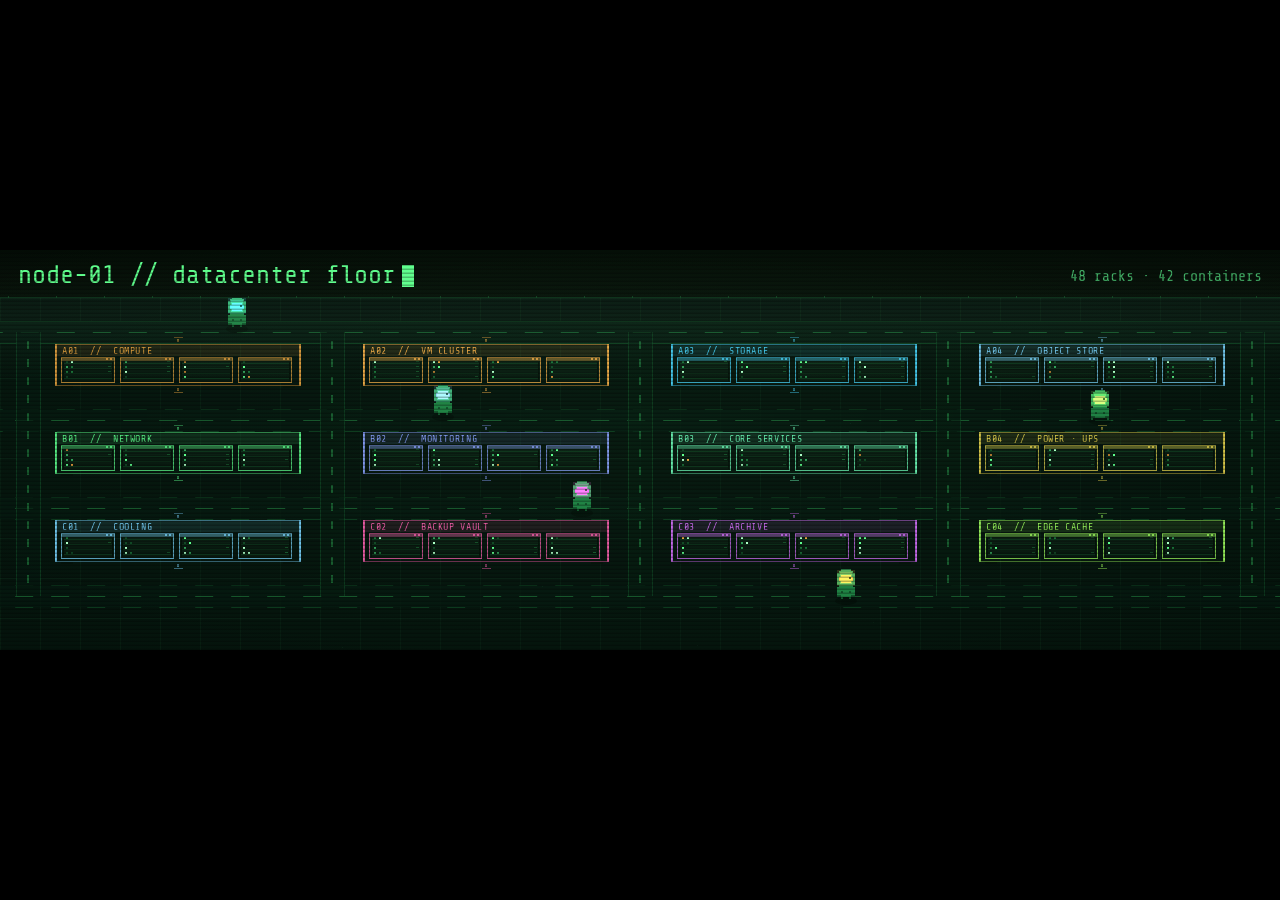
==== commit 8dd39ad4: "Polish animations and expand datacenter views" ====
--- a/views/datacenter.html
+++ b/views/datacenter.html
@@ -105,6 +105,9 @@
     78%      { filter: brightness(1.02); }
     79%      { filter: brightness(1.00); }
   }
+  @media (prefers-reduced-motion: reduce) {
+    #stage, #roll { animation: none !important; }
+  }
 </style>
 </head>
 <body>
@@ -310,7 +313,8 @@
   }
 
   // =========================================================================
-  // SECTORS — 7 labelled equipment zones in two rows around the central aisle.
+  // RACK BANKS — 12 dense server banks in three physical rows. Every bank is
+  // live and maps to one of the existing telemetry pools.
   // STATUS-LINE FACTORIES — lowercase, matching the reference phrasing.
   // ~14% chance of an amber WARN line.
   // =========================================================================
@@ -403,47 +407,45 @@
 
   // Sector accent palette per the spec.
   var SECTORS = [
-    { name: "COMPUTE",      accent: "#e8a13c", row: "top" },   // amber
-    { name: "STORAGE",      accent: "#46d6ff", row: "top" },   // cyan
-    { name: "NETWORK",      accent: "#5dff8b", row: "top" },   // green
-    { name: "MONITORING",   accent: "#8aa0ff", row: "top" },   // blue
-    { name: "POWER·UPS",    accent: "#e8d44c", row: "bot" },   // yellow
-    { name: "COOLING",      accent: "#79d4ff", row: "bot" },   // ice-blue
-    { name: "BACKUP VAULT", accent: "#ff5db1", row: "bot" }    // magenta
+    { rack: "A01", name: "COMPUTE",      service: "COMPUTE",      accent: "#e8a13c", row: 0, col: 0 },
+    { rack: "A02", name: "VM CLUSTER",   service: "COMPUTE",      accent: "#ffb347", row: 0, col: 1 },
+    { rack: "A03", name: "STORAGE",      service: "STORAGE",      accent: "#46d6ff", row: 0, col: 2 },
+    { rack: "A04", name: "OBJECT STORE", service: "STORAGE",      accent: "#79d4ff", row: 0, col: 3 },
+
+    { rack: "B01", name: "NETWORK",      service: "NETWORK",      accent: "#5dff8b", row: 1, col: 0 },
+    { rack: "B02", name: "MONITORING",   service: "MONITORING",   accent: "#8aa0ff", row: 1, col: 1 },
+    { rack: "B03", name: "CORE SERVICES",service: "NETWORK",      accent: "#6dffba", row: 1, col: 2 },
+    { rack: "B04", name: "POWER · UPS",  service: "POWER·UPS",    accent: "#e8d44c", row: 1, col: 3 },
+
+    { rack: "C01", name: "COOLING",      service: "COOLING",      accent: "#79d4ff", row: 2, col: 0 },
+    { rack: "C02", name: "BACKUP VAULT", service: "BACKUP VAULT", accent: "#ff5db1", row: 2, col: 1 },
+    { rack: "C03", name: "ARCHIVE",      service: "BACKUP VAULT", accent: "#d86dff", row: 2, col: 2 },
+    { rack: "C04", name: "EDGE CACHE",   service: "COMPUTE",      accent: "#a0ff5d", row: 2, col: 3 }
   ];
 
   // ---- LAYOUT (logical 1280×400) ------------------------------------------
-  var HEAD_H   = 48;     // header band 0..48
-  var AISLE_Y  = 226;    // walking-highway centerline
-  var AISLE_H  = 30;     // highway band thickness
-
-  // Top row: 4 pads, centers at x ≈ 190,490,790,1090, pad top y=96.
-  var TOP_CX   = [190, 490, 790, 1090];
-  var TOP_PADW = 210, TOP_PADH = 84, TOP_PADY = 96;
-  var TOP_ACCESS = 196;  // agent stands just below the pad, toward the aisle
-
-  // Bottom row: 3 pads staggered into the gaps; centers x ≈ 360,690,1010, top y=280.
-  var BOT_CX   = [360, 690, 1010];
-  var BOT_PADW = 210, BOT_PADH = 80, BOT_PADY = 280;
-  var BOT_ACCESS = 258;  // agent stands just above the pad, toward the aisle
+  var HEAD_H   = 48;
+  var AISLE_H  = 22;
+  var LANE_Y   = [82, 170, 258, 346];
+  // Cross-corridors sit in the aligned gaps between rack banks, never through
+  // the server hardware. The two outer corridors close the patrol loop.
+  var CROSS_X  = [28, 332, 640, 948, 1252];
+  var BANK_CX  = [178, 486, 794, 1102];
+  var BANK_W   = 246;
+  var RACK_ROWS = [
+    { y: 94,  h: 42 },
+    { y: 182, h: 42 },
+    { y: 270, h: 42 }
+  ];
 
   (function layoutSectors() {
-    var ti = 0, bi = 0;
     for (var i = 0; i < SECTORS.length; i++) {
       var S = SECTORS[i];
-      if (S.row === "top") {
-        S.cx = TOP_CX[ti++];
-        S.w = TOP_PADW; S.h = TOP_PADH;
-        S.x = Math.round(S.cx - S.w / 2);
-        S.y = TOP_PADY;
-        S.accessY = TOP_ACCESS;
-      } else {
-        S.cx = BOT_CX[bi++];
-        S.w = BOT_PADW; S.h = BOT_PADH;
-        S.x = Math.round(S.cx - S.w / 2);
-        S.y = BOT_PADY;
-        S.accessY = BOT_ACCESS;
-      }
+      var row = RACK_ROWS[S.row];
+      S.cx = BANK_CX[S.col];
+      S.w = BANK_W; S.h = row.h;
+      S.x = Math.round(S.cx - S.w / 2);
+      S.y = row.y;
       buildCabinets(S);
     }
   })();
@@ -452,21 +454,20 @@
   // LED blink data is built ONCE (no per-frame allocation; we just draw richer).
   function buildCabinets(S) {
     S.cabs = [];
-    var n = 3;
-    var padInX = 12;                 // horizontal inset from pad edge
-    var gap = 10;                    // gap between cabinets
+    var n = 4;
+    var padInX = 6;
+    var gap = 5;
     var availW = S.w - padInX * 2;
-    var cw = Math.floor((availW - gap * (n - 1)) / n);  // ~56
-    // Cabinet vertical extent inside the pad (leave a margin top & bottom).
-    var inTop = S.y + 8;
+    var cw = Math.floor((availW - gap * (n - 1)) / n);
+    // Compact rack faces sit below the bank's built-in identity rail.
+    var inTop = S.y + 13;
     var inH   = S.h - 16;
     for (var i = 0; i < n; i++) {
       var cx = S.x + padInX + i * (cw + gap);
       var cab = { x: cx, y: inTop, w: cw, h: inH, leds: [], slots: [] };
-      // 6–8 horizontal U-slot lines down the face
-      var slotCount = 7;
-      var headBar = 7;                       // header strip height
-      var faceTop = inTop + headBar + 2;
+      var slotCount = 4;
+      var headBar = 3;
+      var faceTop = inTop + headBar + 1;
       var faceBot = inTop + inH - 3;
       var faceH = faceBot - faceTop;
       var slotStep = faceH / slotCount;
@@ -474,7 +475,7 @@
         var sy = Math.round(faceTop + u * slotStep + slotStep * 0.5);
         cab.slots.push(sy);
         // 1–2 tiny LEDs near the left rail per slot
-        var ledN = (Math.random() < 0.45) ? 2 : 1;
+        var ledN = (Math.random() < 0.35) ? 2 : 1;
         for (var d = 0; d < ledN; d++) {
           cab.leds.push({
             x: cx + 5 + d * 5,
@@ -490,8 +491,7 @@
     }
   }
 
-  // sector "aisle column" the agent walks to before turning into the access point
-  function sectorAisleX(S) { return S.cx; }
+  function sectorLaneY(S, lane) { return LANE_Y[lane == null ? S.row : lane]; }
 
   // pretty sector name for the bubble header ("POWER·UPS" -> "POWER · UPS")
   function prettyName(name) {
@@ -535,10 +535,11 @@
   var LEG_WALK_A= ".2.......2.";
   var LEG_WALK_B= "...2...2...";
 
-  // Render a hooded agent sprite. anchor (fx,fy) = FEET center (bottom-center).
-  // pal = {hoodT, robe, shade, visor, eye}. legRow string for current frame.
-  // flip mirrors horizontally. bob = small vertical bob while walking.
-  function drawAgent(fx, fy, pal, legRow, flip, bob) {
+  // Render a hooded agent sprite. Vertical travel has a real front/back pose:
+  // agents facing up show the closed hood, while down/side poses show the visor.
+  function drawAgent(fx, fy, pal, legRow, facing, bob) {
+    var flip = facing === "left";
+    var facingAway = facing === "up";
     var left = Math.round(fx - AGENT_W / 2);
     var top  = Math.round(fy - AGENT_H) + bob;
     var r, c, code, col, gc;
@@ -550,29 +551,38 @@
         if (code === 1) col = pal.robe;
         else if (code === 2) col = pal.shade;
         else if (code === 3) col = pal.hoodT;
-        else col = pal.visor;
+        else col = facingAway ? pal.hoodT : pal.visor;
         gc = flip ? (SP_COLS - 1 - c) : c;
         ctx.fillStyle = col;
         ctx.fillRect(left + gc * PX, top + r * PX, PX, PX);
       }
     }
-    // darker "eye" pixels inside the visor (rows 4–5, a couple of cols)
-    ctx.fillStyle = pal.eye;
-    var e1 = flip ? (SP_COLS - 1 - 3) : 3;
-    var e2 = flip ? (SP_COLS - 1 - 7) : 7;
-    ctx.fillRect(left + e1 * PX, top + 4 * PX, PX, PX);
-    ctx.fillRect(left + e2 * PX, top + 4 * PX, PX, PX);
+    if (facingAway) {
+      irect(left + 5 * PX, top + 3 * PX, PX, 4 * PX, pal.shade);
+    } else {
+      ctx.fillStyle = pal.eye;
+      var e1 = flip ? (SP_COLS - 1 - 3) : 3;
+      var e2 = flip ? (SP_COLS - 1 - 7) : 7;
+      if (facing === "left" || facing === "right") {
+        ctx.fillRect(left + (facing === "left" ? e1 : e2) * PX, top + 4 * PX, PX, PX);
+      } else {
+        ctx.fillRect(left + e1 * PX, top + 4 * PX, PX, PX);
+        ctx.fillRect(left + e2 * PX, top + 4 * PX, PX, PX);
+      }
+    }
 
     // additive GLOW HALO around the visor — the signature lit-monitor face.
-    ctx.globalCompositeOperation = "lighter";
-    var vx = left + 4 * PX, vy = top + 3 * PX, vw = 3 * PX, vh = 3 * PX;
-    ctx.fillStyle = pal.visor;
-    ctx.globalAlpha = 0.20;
-    ctx.fillRect(vx - 3, vy - 3, vw + 6, vh + 6);
-    ctx.globalAlpha = 0.16;
-    ctx.fillRect(vx - 6, vy - 5, vw + 12, vh + 10);
-    ctx.globalAlpha = 1;
-    ctx.globalCompositeOperation = "source-over";
+    if (!facingAway) {
+      ctx.globalCompositeOperation = "lighter";
+      var vx = left + 4 * PX, vy = top + 3 * PX, vw = 3 * PX, vh = 3 * PX;
+      ctx.fillStyle = pal.visor;
+      ctx.globalAlpha = 0.20;
+      ctx.fillRect(vx - 3, vy - 3, vw + 6, vh + 6);
+      ctx.globalAlpha = 0.16;
+      ctx.fillRect(vx - 6, vy - 5, vw + 12, vh + 10);
+      ctx.globalAlpha = 1;
+      ctx.globalCompositeOperation = "source-over";
+    }
   }
 
   // Soft drop shadow ellipse beneath the feet (depth cue).
@@ -586,20 +596,23 @@
     ctx.restore();
   }
 
-  function makeAgent(name, accent, startX) {
+  function makeAgent(name, accent, startX, startLane, id) {
     return {
+      id: id,
       name: name,
       accent: accent,
       // robe greens shared across all agents (same family); visor = accent.
       pal: { hoodT: "#2a8f4e", robe: "#1c7d40", shade: "#0f4f28",
              visor: accent, eye: "#06210f" },
-      x: startX, y: AISLE_Y,        // foot/anchor position
-      dir: 1,                       // facing: 1 right, -1 left
-      faceFlip: false,
+      x: startX, y: LANE_Y[startLane],
+      lane: startLane,
+      facing: "right",
       target: null,                 // current sector object
+      targetLane: -1,               // chosen service side of the target rack
       lastSector: null,             // to avoid immediate repeat
       phase: "pick",                // pick|route|arrive|speak
-      leg: 0,                       // route leg index
+      route: [], routeAt: 0, crossAt: -1,
+      blockedFor: 0,                // collision wait watchdog
       frame: 0, stepAcc: 0,         // walk animation
       moving: false,
       bob: 0,
@@ -612,15 +625,15 @@
 
   // Keep the existing name→accent assignment (distinct visor colors).
   var agents = [
-    makeAgent("ATLAS",  "#46e8ff", 190),  // cyan
-    makeAgent("ARGUS",  "#7fb8ff", 420),  // blue
-    makeAgent("VESTA",  "#ff5ce0", 640),  // magenta
-    makeAgent("HERMES", "#ffb347", 860),  // amber
-    makeAgent("NOVA",   "#a0ff5d", 1060)  // lime
+    makeAgent("ATLAS",  "#46e8ff", 150,  0, 0),
+    makeAgent("ARGUS",  "#7fb8ff", 380,  1, 1),
+    makeAgent("VESTA",  "#ff5ce0", 620,  2, 2),
+    makeAgent("HERMES", "#ffb347", 860,  3, 3),
+    makeAgent("NOVA",   "#a0ff5d", 1100, 1, 4)
   ];
   // stagger initial thinking so they don't all pick on the same tick
-  agents[0].think = 0.2; agents[1].think = 0.9; agents[2].think = 1.5;
-  agents[3].think = 2.1; agents[4].think = 2.7;
+  agents[0].think = 0.1; agents[1].think = 0.4; agents[2].think = 0.7;
+  agents[3].think = 1.0; agents[4].think = 1.3;
 
   // A sector is "claimed" while it is some agent's target.
   function isClaimed(S) {
@@ -632,19 +645,27 @@
     var cands = [];
     for (var i = 0; i < SECTORS.length; i++) {
       var S = SECTORS[i];
+      if (S.targetable === false) continue;
       if (S === a.lastSector) continue;
       if (isClaimed(S)) continue;
       cands.push(S);
     }
     if (cands.length === 0) {
-      for (var j = 0; j < SECTORS.length; j++) if (!isClaimed(SECTORS[j])) cands.push(SECTORS[j]);
+      for (var j = 0; j < SECTORS.length; j++) {
+        if (SECTORS[j].targetable !== false && !isClaimed(SECTORS[j])) cands.push(SECTORS[j]);
+      }
     }
     if (cands.length === 0) return null;
+    // Usually switch physical rack rows so the whole hall stays active.
+    if (a.lastSector && Math.random() < 0.72) {
+      var across = cands.filter(function (S) { return S.row !== a.lastSector.row; });
+      if (across.length) cands = across;
+    }
     return cands[(Math.random() * cands.length) | 0];
   }
 
   function buildLine(a) {
-    var pool = L[a.target.name];
+    var pool = L[a.target.service];
     if (Math.random() < 0.14 && pool.warn.length) {
       a.warn = true;
       return pool.warn[(Math.random() * pool.warn.length) | 0]();
@@ -653,20 +674,172 @@
     return pool.ok[(Math.random() * pool.ok.length) | 0]();
   }
 
-  // movement speed (logical px / sec) — scaled up ~3x for the bigger space.
-  var SPEED = 108;
-  var TYPE_S = 0.05;     // seconds per typed character
+  var motionQuery = window.matchMedia && window.matchMedia("(prefers-reduced-motion: reduce)");
+  var reducedMotion = !!(motionQuery && motionQuery.matches);
+  if (motionQuery) {
+    var onMotionChange = function (e) { reducedMotion = e.matches; };
+    if (motionQuery.addEventListener) motionQuery.addEventListener("change", onMotionChange);
+    else if (motionQuery.addListener) motionQuery.addListener(onMotionChange);
+  }
+
+  var SPEED = 82;
+  var TYPE_S = 0.04;     // seconds per typed character
+  var crossClaims = [null, null, null, null, null];
+
+  function targetBayX(a) {
+    var cabs = a.target.cabs;
+    var cab = cabs[a.bayIndex % cabs.length];
+    return Math.round(cab.x + cab.w / 2);
+  }
+
+  function chooseTargetLane(a) {
+    var north = a.target.row;
+    var south = a.target.row + 1;
+    var northD = Math.abs(a.lane - north);
+    var southD = Math.abs(a.lane - south);
+    // Most trips use the farther service side, which makes agents circulate
+    // around rack rows instead of stopping on whichever aisle is nearest.
+    if (Math.random() < 0.64) {
+      if (northD === southD) return ((a.id + a.target.col) & 1) ? south : north;
+      return northD > southD ? north : south;
+    }
+    if (northD === southD) return ((a.id + a.target.col) & 1) ? north : south;
+    return northD < southD ? north : south;
+  }
+
+  function addPoint(route, x, y) {
+    var last = route.length ? route[route.length - 1] : null;
+    if (!last || Math.abs(last.x - x) > 0.1 || Math.abs(last.y - y) > 0.1) route.push({ x: x, y: y });
+  }
+
+  function addHorizontal(route, fromX, toX, laneY) {
+    if (Math.abs(toX - fromX) < 1) return;
+    var trackY = laneY + (toX > fromX ? -4 : 4);
+    addPoint(route, fromX, trackY);
+    addPoint(route, toX, trackY);
+    addPoint(route, toX, laneY);
+  }
+
+  function reserveCross(a, targetX) {
+    var ranked = CROSS_X.map(function (x, i) { return { i: i, d: Math.abs(x - targetX) }; });
+    ranked.sort(function (p, q) { return p.d - q.d; });
+    for (var r = 0; r < ranked.length; r++) {
+      var idx = ranked[r].i;
+      if (crossClaims[idx] == null) { crossClaims[idx] = a.id; return idx; }
+    }
+    return -1;
+  }
+
+  function releaseCross(a) {
+    if (a.crossAt >= 0 && crossClaims[a.crossAt] === a.id) crossClaims[a.crossAt] = null;
+    a.crossAt = -1;
+  }
+
+  // Build a bounded Manhattan route around the rack rows. One reservation owns
+  // an entire cross-corridor, even when a trip spans several horizontal aisles.
+  function buildRoute(a) {
+    var startLaneIndex = a.lane;
+    var targetLaneIndex = a.targetLane;
+    var startLane = LANE_Y[startLaneIndex], targetLane = LANE_Y[targetLaneIndex];
+    var bayX = targetBayX(a);
+    var route = [];
+    addPoint(route, a.x, startLane);
+    var cursorX = a.x;
+    if (startLaneIndex !== targetLaneIndex) {
+      a.crossAt = reserveCross(a, (a.x + bayX) * 0.5);
+      if (a.crossAt < 0) return false;
+      var crossX = CROSS_X[a.crossAt];
+      addHorizontal(route, cursorX, crossX, startLane);
+      addPoint(route, crossX, targetLane);
+      cursorX = crossX;
+    }
+    addHorizontal(route, cursorX, bayX, targetLane);
+    addPoint(route, bayX, targetLane);
+    a.route = route;
+    a.routeAt = 0;
+    return true;
+  }
+
+  function routeVector(a) {
+    if (!a.moving || a.phase !== "route") return null;
+    var wp = a.route[a.routeAt];
+    if (!wp) return null;
+    return { x: wp.x - a.x, y: wp.y - a.y };
+  }
+
+  function stepIsClear(a, nx, ny, dx, dy) {
+    var horizontal = Math.abs(dx) >= Math.abs(dy);
+    var direction = horizontal ? (dx > 0 ? 1 : -1) : (dy > 0 ? 1 : -1);
+    for (var i = 0; i < agents.length; i++) {
+      var other = agents[i];
+      if (other === a) continue;
+      var ov = routeVector(other);
+      if (!ov) continue;
+      var otherHorizontal = Math.abs(ov.x) >= Math.abs(ov.y);
+      if (horizontal !== otherHorizontal) {
+        // Vertical walkers have deterministic right-of-way through a reserved
+        // cross-aisle; horizontal walkers briefly yield at the intersection.
+        if (horizontal && Math.abs(nx - other.x) < 19 && Math.abs(ny - other.y) < 8) return false;
+        continue;
+      }
+      var otherDirection = horizontal ? (ov.x > 0 ? 1 : -1) : (ov.y > 0 ? 1 : -1);
+      if (direction !== otherDirection) {
+        // Directional tracks normally keep these agents apart. The ID tie-break
+        // makes the rare ambiguous merge deterministic instead of symmetric.
+        if (a.id > other.id && Math.abs(nx - other.x) < 19 && Math.abs(ny - other.y) < 8) return false;
+        continue;
+      }
+
+      // Only a genuine same-direction follower yields. Opposing horizontal
+      // traffic has its own track, and vertical traffic owns a reserved aisle.
+      if (horizontal) {
+        var aheadX = direction > 0 ? other.x > a.x : other.x < a.x;
+        if (aheadX && Math.abs(ny - other.y) < 5 && Math.abs(nx - other.x) < 25) return false;
+      } else {
+        var aheadY = direction > 0 ? other.y > a.y : other.y < a.y;
+        if (aheadY && Math.abs(nx - other.x) < 5 && Math.abs(ny - other.y) < 25) return false;
+      }
+    }
+    return true;
+  }
 
   // Move the agent's anchor toward (tx,ty) at SPEED*dt; returns true on arrival.
   function moveToward(a, tx, ty, dt) {
     var dx = tx - a.x, dy = ty - a.y;
     var d = Math.sqrt(dx * dx + dy * dy);
-    var stepLen = SPEED * dt;
-    if (d <= stepLen || d < 1.0) { a.x = tx; a.y = ty; return true; }
-    a.x += (dx / d) * stepLen;
-    a.y += (dy / d) * stepLen;
-    if (Math.abs(dx) > 0.4) { a.dir = dx > 0 ? 1 : -1; a.faceFlip = dx < 0; }
-    return false;
+    var stepLen = (reducedMotion ? 42 : SPEED) * dt;
+    var arrived = d <= stepLen || d < 1.0;
+    var nx = arrived ? tx : a.x + (dx / d) * stepLen;
+    var ny = arrived ? ty : a.y + (dy / d) * stepLen;
+    if (!stepIsClear(a, nx, ny, dx, dy)) {
+      a.blockedFor += dt;
+      return false;
+    } else {
+      a.blockedFor = 0;
+    }
+    a.x = clamp(nx, 18, W - 18);
+    a.y = clamp(ny, HEAD_H + AGENT_H, H - 10);
+    if (Math.abs(dx) > Math.abs(dy)) a.facing = dx > 0 ? "right" : "left";
+    else a.facing = dy > 0 ? "down" : "up";
+    return arrived;
+  }
+
+  function abortRoute(a) {
+    releaseCross(a);
+    a.lastSector = a.target;
+    a.target = null;
+    a.targetLane = -1;
+    a.route = [];
+    a.routeAt = 0;
+    var nearest = 0;
+    for (var li = 1; li < LANE_Y.length; li++) {
+      if (Math.abs(a.y - LANE_Y[li]) < Math.abs(a.y - LANE_Y[nearest])) nearest = li;
+    }
+    a.lane = nearest;
+    a.phase = "pick";
+    a.moving = false;
+    a.blockedFor = 0;
+    a.think = 0.12 + a.id * 0.09;
   }
 
   // Advance one agent's state machine + walk animation by fixed dt.
@@ -674,7 +847,7 @@
     if (a.moving) {
       a.stepAcc += dt;
       if (a.stepAcc >= 0.14) { a.stepAcc = 0; a.frame ^= 1; }
-      a.bob = (a.frame === 0) ? 0 : -1;     // tiny vertical bob
+      a.bob = reducedMotion ? 0 : ((a.frame === 0) ? 0 : -1);
     } else {
       a.bob = 0;
     }
@@ -686,9 +859,16 @@
         var S = pickSector(a);
         if (S) {
           a.target = S;            // claim immediately (fan-out)
-          a.phase = "route";
-          a.leg = 0;
-          a.moving = true;
+          a.targetLane = chooseTargetLane(a);
+          a.bayIndex = (Math.random() * S.cabs.length) | 0;
+          if (buildRoute(a)) {
+            a.phase = "route";
+            a.moving = true;
+          } else {
+            a.target = null;
+            a.targetLane = -1;
+            a.think = rnd(0.3, 0.7);
+          }
         } else {
           a.think = rnd(0.4, 1.0);
         }
@@ -698,34 +878,28 @@
 
     if (a.phase === "route") {
       a.moving = true;
-      var Sr = a.target;
-      // LEG 0: get onto the aisle centerline (vertical move to AISLE_Y)
-      if (a.leg === 0) {
-        if (moveToward(a, a.x, AISLE_Y, dt)) a.leg = 1;
+      var wp = a.route[a.routeAt];
+      if (wp && moveToward(a, wp.x, wp.y, dt)) a.routeAt++;
+      if (a.blockedFor > 2.0) {
+        abortRoute(a);
         return;
       }
-      // LEG 1: travel along the aisle to the sector's column (horizontal)
-      if (a.leg === 1) {
-        if (moveToward(a, sectorAisleX(Sr), AISLE_Y, dt)) a.leg = 2;
-        return;
+      if (a.routeAt >= a.route.length) {
+        a.lane = a.targetLane;
+        releaseCross(a);
+        a.phase = "arrive";
       }
-      // LEG 2: leave the aisle toward the sector's access point (vertical)
-      if (a.leg === 2) {
-        if (moveToward(a, Sr.cx, Sr.accessY, dt)) {
-          a.phase = "arrive";
-        }
-        return;
-      }
+      return;
     }
 
     if (a.phase === "arrive") {
       a.moving = false;
       a.line = buildLine(a);
       a.shown = 0; a.typeAcc = 0;
-      a.holdAcc = 0; a.holdFor = rnd(3.4, 4.6);
+      a.holdAcc = 0; a.holdFor = rnd(1.2, 2.0);
       a.phase = "speak";
-      // face toward the pad for a settled look (target's column vs. our x)
-      if (a.target) a.faceFlip = (a.target.cx < a.x);
+      // The lane north of a rack faces down; its south lane faces up.
+      if (a.target) a.facing = a.targetLane === a.target.row ? "down" : "up";
       return;
     }
 
@@ -739,10 +913,12 @@
         a.holdAcc += dt;
         if (a.holdAcc >= a.holdFor) {
           a.lastSector = a.target;
+          releaseCross(a);
           a.target = null;
+          a.targetLane = -1;
           a.line = ""; a.shown = 0;
           a.phase = "pick";
-          a.think = rnd(0.2, 1.1);
+          a.think = rnd(0.08, 0.35);
         }
       }
       return;
@@ -755,7 +931,7 @@
   var metaIdx = 0;
   function metaLine() {
     switch (metaIdx % 5) {
-      case 0: return "7 sectors · " + store.containers + " containers";
+      case 0: return "48 racks · " + store.containers + " containers";
       case 1: return "5 agents on floor";
       case 2: return "uptime " + fmtUptime();
       case 3: return "backup ✓ 02:00";
@@ -790,48 +966,47 @@
     ctx.stroke();
     ctx.globalAlpha = 1;
 
-    // central walking-highway band (slightly different shade)
-    var ay0 = AISLE_Y - (AISLE_H >> 1);
-    rect(0, ay0, W, AISLE_H, C.aisle);
-    hline(0, W, ay0, C.phosFaint, 0.6);
-    hline(0, W, ay0 + AISLE_H, C.phosFaint, 0.6);
-
-    // animated dashed centerline (dashes march slowly)
-    ctx.strokeStyle = C.phosLo;
-    ctx.lineWidth = 2;
-    ctx.globalAlpha = 0.85;
-    ctx.setLineDash([18, 18]);
-    ctx.lineDashOffset = -dashPhase;
-    ctx.beginPath();
-    ctx.moveTo(0, AISLE_Y + 0.5);
-    ctx.lineTo(W, AISLE_Y + 0.5);
-    ctx.stroke();
+    // Four service aisles wrap the three rack rows. Five aligned cross-
+    // corridors form a complete walking grid through the rack-bank gaps.
+    for (var li = 0; li < LANE_Y.length; li++) {
+      var ly = LANE_Y[li], ly0 = ly - (AISLE_H >> 1);
+      rect(0, ly0, W, AISLE_H, C.aisle);
+      hline(0, W, ly0, C.phosFaint, 0.7);
+      hline(0, W, ly0 + AISLE_H, C.phosFaint, 0.7);
+      ctx.strokeStyle = C.phosLo;
+      ctx.lineWidth = 1;
+      ctx.globalAlpha = 0.72;
+      ctx.setLineDash([18, 18]);
+      ctx.lineDashOffset = (li ? dashPhase : -dashPhase);
+      ctx.beginPath(); ctx.moveTo(0, ly + 0.5); ctx.lineTo(W, ly + 0.5); ctx.stroke();
+    }
     ctx.setLineDash([]);
+    for (var ci = 0; ci < CROSS_X.length; ci++) {
+      var cx = CROSS_X[ci], cw = 24;
+      rect(cx - cw / 2, LANE_Y[0], cw, LANE_Y[LANE_Y.length - 1] - LANE_Y[0], C.aisle);
+      vline(cx - cw / 2, LANE_Y[0], LANE_Y[LANE_Y.length - 1], C.phosFaint, 0.65);
+      vline(cx + cw / 2, LANE_Y[0], LANE_Y[LANE_Y.length - 1], C.phosFaint, 0.65);
+      ctx.globalAlpha = 0.65;
+      for (var py = LANE_Y[0] + 9; py < LANE_Y[LANE_Y.length - 1] - 5; py += 18) irect(cx - 1, py, 2, 8, C.phosLo);
+    }
     ctx.globalAlpha = 1;
   }
 
-  // ---- SECTOR PAD frame: thin border + prominent L-corner brackets ---------
+  // ---- DENSE RACK-BANK FRAME ----------------------------------------------
   function drawSectorFrame(S, active) {
     var x = S.x, y = S.y, w = S.w, h = S.h, col = S.accent;
-
-    // thin accent border at low alpha
-    ctx.globalAlpha = active ? 0.85 : 0.5;
+    ctx.globalAlpha = active ? 0.95 : 0.55;
     ctx.strokeStyle = col;
     ctx.lineWidth = 1;
     ctx.strokeRect(x + 0.5, y + 0.5, w - 1, h - 1);
+    ctx.globalAlpha = active ? 0.22 : 0.10;
+    irect(x + 1, y + 1, w - 2, 11, col);
+    ctx.globalAlpha = 0.8;
+    irect(x, y, 2, h, col);
+    irect(x + w - 2, y, 2, h, col);
+    irect(x + 6, y + h, 12, 2, C.cabShade);
+    irect(x + w - 18, y + h, 12, 2, C.cabShade);
     ctx.globalAlpha = 1;
-
-    // prominent L-shaped corner brackets (full accent, ~2px thick, ~16px legs)
-    var lg = 16, th = 2;
-    ctx.fillStyle = col;
-    // TL
-    ctx.fillRect(x, y, lg, th);            ctx.fillRect(x, y, th, lg);
-    // TR
-    ctx.fillRect(x + w - lg, y, lg, th);   ctx.fillRect(x + w - th, y, th, lg);
-    // BL
-    ctx.fillRect(x, y + h - th, lg, th);   ctx.fillRect(x, y + h - lg, th, lg);
-    // BR
-    ctx.fillRect(x + w - lg, y + h - th, lg, th); ctx.fillRect(x + w - th, y + h - lg, th, lg);
   }
 
   // ---- CABINETS: detailed dark racks with header strip, rails, U-slots, LEDs -
@@ -851,19 +1026,19 @@
       ctx.strokeRect(cx + 0.5, cy + 0.5, cw - 1, ch - 1);
       ctx.globalAlpha = 1;
 
-      // header bar strip across the top (~7px, accent low alpha)
+      // tiny cabinet controller strip
       ctx.globalAlpha = 0.35;
-      irect(cx + 1, cy + 1, cw - 2, 6, S.accent);
+      irect(cx + 1, cy + 1, cw - 2, 3, S.accent);
       ctx.globalAlpha = 1;
       // a couple of header notch pixels (bright)
       ctx.globalAlpha = 0.7;
-      irect(cx + cw - 6, cy + 2, 2, 4, S.accent);
-      irect(cx + cw - 10, cy + 2, 2, 4, S.accent);
+      irect(cx + cw - 5, cy + 1, 2, 2, S.accent);
+      irect(cx + cw - 9, cy + 1, 2, 2, S.accent);
       ctx.globalAlpha = 1;
 
       // thin side rails
-      irect(cx + 2, cy + 9, 1, ch - 11, C.cabShade);
-      irect(cx + cw - 3, cy + 9, 1, ch - 11, C.cabShade);
+      irect(cx + 2, cy + 5, 1, ch - 7, C.cabShade);
+      irect(cx + cw - 3, cy + 5, 1, ch - 7, C.cabShade);
 
       // U-slot horizontal lines + activity tick
       ctx.globalAlpha = 0.55;
@@ -895,13 +1070,14 @@
     }
   }
 
-  // ---- BRACKETED SECTOR LABEL (VT323) above/below the pad ------------------
+  // ---- COMPACT RACK IDENTITY RAIL -----------------------------------------
   function drawSectorLabel(S) {
-    var label = "[ " + S.name + " ]";
-    ctx.font = vt(26);
+    var label = S.rack + "  //  " + S.name;
+    ctx.font = stm(10);
     ctx.fillStyle = S.accent;
-    var y = (S.row === "top") ? S.y - 14 : S.y + S.h + 26;
-    drawSpaced(label, S.cx, y, 2, "center");
+    ctx.globalAlpha = 0.92;
+    drawSpaced(label, S.x + 7, S.y + 10, 0.65, "left");
+    ctx.globalAlpha = 1;
   }
 
   // ---- ACCESS POINT tick on the aisle side of each pad ---------------------
@@ -909,66 +1085,42 @@
     ctx.globalAlpha = 0.5;
     ctx.fillStyle = S.accent;
     var ax = S.cx;
-    if (S.row === "top") {
-      // small downward chevron toward the aisle
-      irect(ax - 1, S.y + S.h + 2, 2, 2, S.accent);
-      irect(ax - 4, S.y + S.h + 6, 9, 1, S.accent);
-    } else {
-      irect(ax - 1, S.y - 4, 2, 2, S.accent);
-      irect(ax - 4, S.y - 7, 9, 1, S.accent);
-    }
+    // Every row is serviceable from both adjacent aisles.
+    irect(ax - 1, S.y - 5, 2, 3, S.accent);
+    irect(ax - 4, S.y - 7, 9, 1, S.accent);
+    irect(ax - 1, S.y + S.h + 2, 2, 3, S.accent);
+    irect(ax - 4, S.y + S.h + 6, 9, 1, S.accent);
     ctx.globalAlpha = 1;
   }
 
-  // ---- SPEECH BUBBLE (two-line, typewriter, tail toward agent) -------------
+  // ---- COMPACT AISLE STATUS SIDECAR ---------------------------------------
   function drawBubble(ag) {
     var S = ag.target;
     if (!S) return;
-    var below = (S.row === "top");   // bubble sits in the aisle, BELOW top-row agents
     var accent = ag.warn ? C.amber : C.phos;
-    var nameLine = ag.name + " @ " + prettyName(S.name);
+    var nameLine = ag.name + " · " + S.rack;
     var statusLine = ag.line.substring(0, ag.shown);
-
-    // measure to size the box
+    ctx.font = stm(9);
+    var nameW = ctx.measureText(nameLine).width;
     ctx.font = stm(11);
-    var nameSp = 1.5;
-    var nameW = spacedWidth(nameLine.toUpperCase(), nameSp);
-    ctx.font = stm(17);
-    var statusW = ctx.measureText(ag.line).width;  // size to full line so box is stable
-
-    var padX = 10, padY = 8;
-    var lineGap = 6;
-    var nameH = 11, statH = 17;
+    var statusW = ctx.measureText(ag.line).width;
+    var padX = 6;
     var inW = Math.ceil(Math.max(nameW, statusW)) + padX * 2;
-    inW = Math.max(inW, 120);
-    var inH = padY + nameH + lineGap + statH + padY;
-
-    // horizontal placement: centered over the agent, clamped to 0..W
-    var bx = Math.round(ag.x - inW / 2);
-    if (bx < 8) bx = 8;
-    if (bx + inW > W - 8) bx = W - 8 - inW;
-
-    // vertical placement: in the open aisle
-    var tailH = 9, tailW = 14;
-    var by;
-    if (below) {
-      // top-row agent stands at y≈196 (above aisle); bubble below in aisle,
-      // tail on TOP pointing up at the agent.
-      by = ag.y + 16;
-    } else {
-      // bottom-row agent stands at y≈258 (below aisle); bubble above in aisle,
-      // tail on BOTTOM pointing down at the agent.
-      by = ag.y - AGENT_H - 16 - inH;
-    }
+    inW = clamp(inW, 92, 168);
+    var inH = 25;
+    var putRight = ag.x + AGENT_W / 2 + 10 + inW < W - 8;
+    var bx = Math.round(putRight ? ag.x + AGENT_W / 2 + 10 : ag.x - AGENT_W / 2 - 10 - inW);
+    var by = Math.round(ag.y - 28);
+    bx = clamp(bx, 8, W - 8 - inW);
+    by = clamp(by, HEAD_H + 3, H - inH - 3);
 
     // shadow/glow behind the bubble
     ctx.save();
     ctx.shadowColor = accent;
-    ctx.shadowBlur = 8;
-    // body
-    ctx.globalAlpha = 0.92;
+    ctx.shadowBlur = 5;
+    ctx.globalAlpha = 0.94;
     ctx.fillStyle = "#04140b";
-    roundRectPath(bx, by, inW, inH, 4);
+    roundRectPath(bx, by, inW, inH, 3);
     ctx.fill();
     ctx.restore();
 
@@ -976,53 +1128,27 @@
     ctx.globalAlpha = 1;
     ctx.strokeStyle = accent;
     ctx.lineWidth = 1;
-    roundRectPath(bx + 0.5, by + 0.5, inW - 1, inH - 1, 4);
+    roundRectPath(bx + 0.5, by + 0.5, inW - 1, inH - 1, 3);
     ctx.stroke();
 
-    // tail (filled triangle + matching border edge)
-    var tx = clamp(Math.round(ag.x), bx + 12, bx + inW - 12);
-    ctx.fillStyle = "#04140b";
-    ctx.beginPath();
-    if (below) {
-      ctx.moveTo(tx - tailW / 2, by + 1);
-      ctx.lineTo(tx + tailW / 2, by + 1);
-      ctx.lineTo(tx, by - tailH);
-    } else {
-      ctx.moveTo(tx - tailW / 2, by + inH - 1);
-      ctx.lineTo(tx + tailW / 2, by + inH - 1);
-      ctx.lineTo(tx, by + inH + tailH);
-    }
-    ctx.closePath();
-    ctx.fill();
-    // tail border edges
+    // Short horizontal leader line keeps the panel out of the walking sprite.
     ctx.strokeStyle = accent;
     ctx.beginPath();
-    if (below) {
-      ctx.moveTo(tx - tailW / 2, by + 0.5);
-      ctx.lineTo(tx, by - tailH);
-      ctx.lineTo(tx + tailW / 2, by + 0.5);
-    } else {
-      ctx.moveTo(tx - tailW / 2, by + inH - 0.5);
-      ctx.lineTo(tx, by + inH + tailH);
-      ctx.lineTo(tx + tailW / 2, by + inH - 0.5);
-    }
+    ctx.moveTo(putRight ? bx : bx + inW, by + inH - 5);
+    ctx.lineTo(putRight ? ag.x + AGENT_W / 2 : ag.x - AGENT_W / 2, ag.y - 5);
     ctx.stroke();
 
-    // LINE 1 — "<NAME> @ <SECTOR>" (small, accent green, letter-spaced, upper)
+    ctx.font = stm(9);
+    ctx.fillStyle = accent;
+    ctx.fillText(nameLine.toUpperCase(), bx + padX, by + 9);
     ctx.font = stm(11);
-    ctx.fillStyle = accent;
-    drawSpaced(nameLine.toUpperCase(), bx + padX, by + padY + nameH - 2, nameSp, "left");
-
-    // LINE 2 — status line (larger, ivory, typewriter-revealed)
-    ctx.font = stm(17);
     ctx.fillStyle = ag.warn ? C.amber : C.ivory;
-    var statY = by + padY + nameH + lineGap + statH - 3;
+    var statY = by + 21;
     ctx.fillText(statusLine, bx + padX, statY);
-    // blinking cursor while typing/holding
     if (bubbleBlink) {
       var cw2 = ctx.measureText(statusLine).width;
       ctx.fillStyle = accent;
-      ctx.fillRect(bx + padX + cw2 + 2, statY - statH + 4, 8, statH - 2);
+      ctx.fillRect(Math.min(bx + inW - 4, bx + padX + cw2 + 2), statY - 8, 4, 8);
     }
   }
 
@@ -1105,7 +1231,7 @@
       var legRow;
       if (!ag.moving) legRow = LEG_IDLE;
       else legRow = (ag.frame === 0) ? LEG_WALK_A : LEG_WALK_B;
-      drawAgent(ag.x, ag.y, ag.pal, legRow, ag.faceFlip, ag.bob);
+      drawAgent(ag.x, ag.y, ag.pal, legRow, ag.facing, ag.bob);
       // (no floating name tag — identity reads from the visor colour + the
       //  bubble's "NAME @ SECTOR" header on arrival, matching the reference)
     }
@@ -1149,7 +1275,7 @@
     if (tBlink >= 0.5) { tBlink -= 0.5; headCursor = !headCursor; bubbleBlink = !bubbleBlink; }
 
     // marching dashes on the highway (slow phase advance)
-    dashPhase += STEP * 16;
+    if (!reducedMotion) dashPhase += STEP * 16;
 
     // advance every agent's state machine
     for (var i = 0; i < agents.length; i++) tickAgent(agents[i], STEP);
